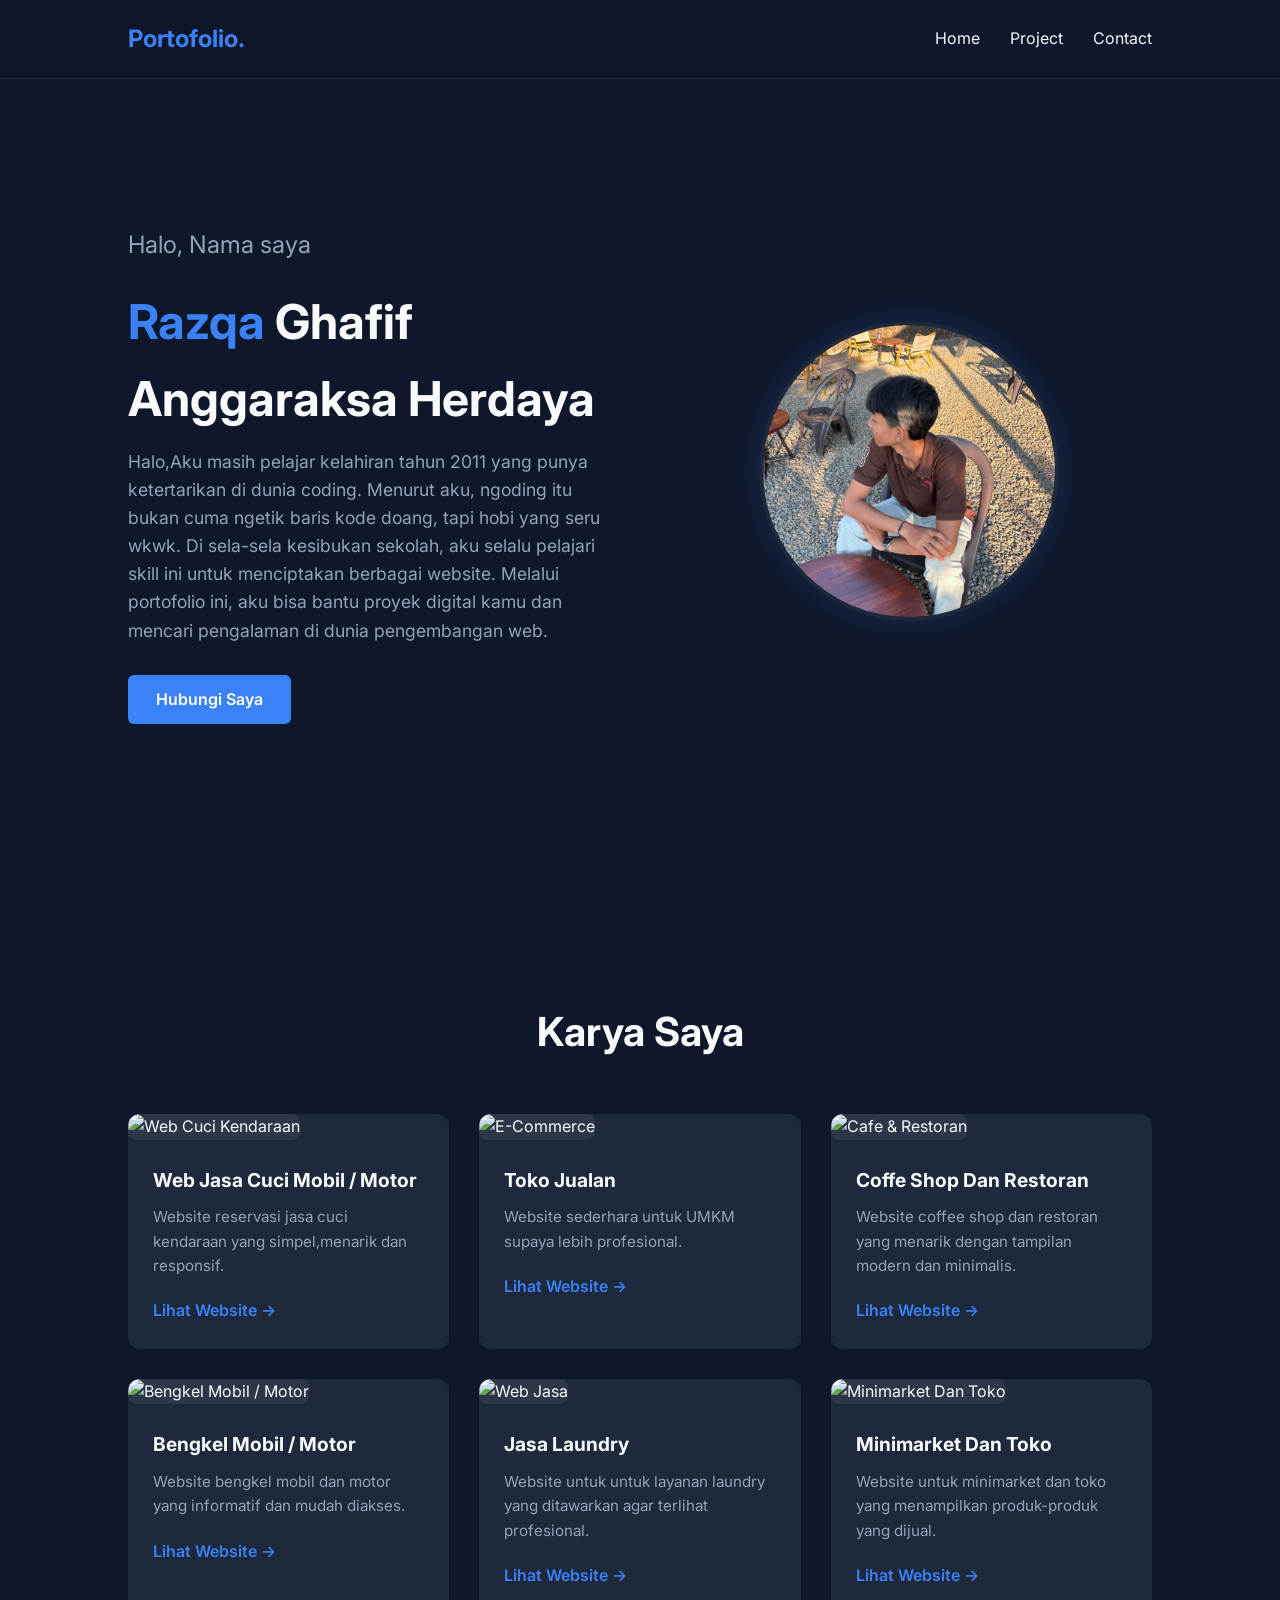
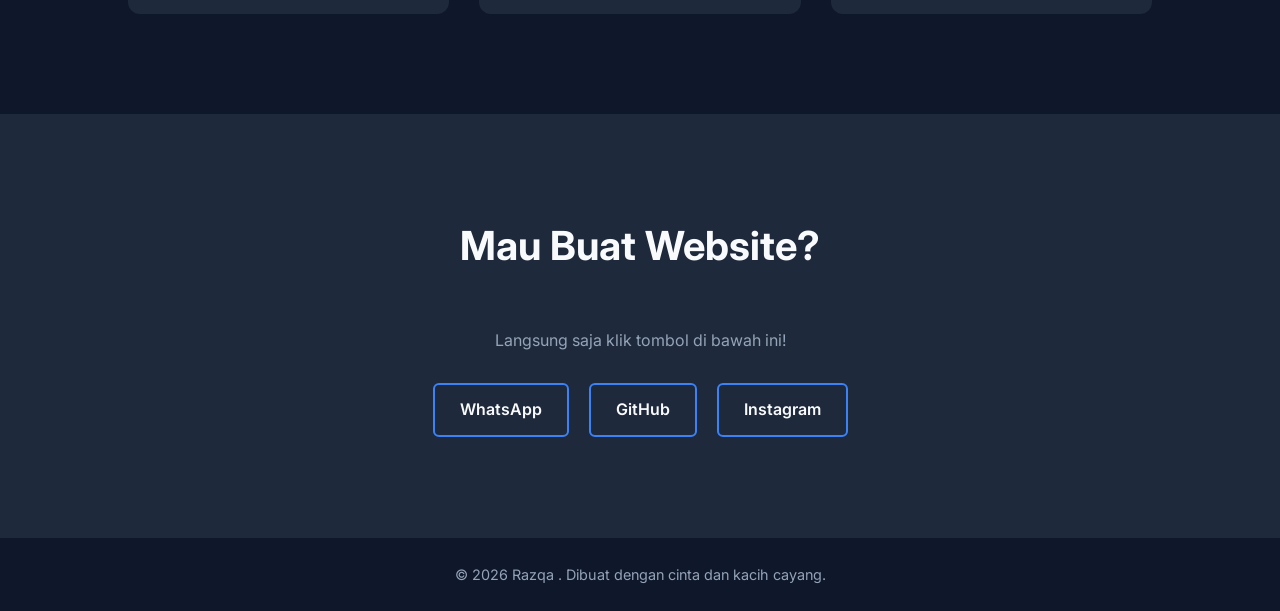
==== index.html @ 9f71bec1 "fist commit" ====
<!DOCTYPE html>
<html lang="id">

<head>
    <meta charset="UTF-8">
    <meta name="viewport" content="width=device-width, initial-scale=1.0">
    <title>Portofolio Razqa</title>
    <link href="https://fonts.googleapis.com/css2?family=Inter:wght@300;400;600;700&display=swap" rel="stylesheet">
    <link rel="stylesheet" href="style.css">
</head>

<body>

    <nav>
        <div class="logo">Portofolio.</div>
        </div>
        <ul>
            <li><a href="#about">Home</a></li>
            <li><a href="#portfolio">Project</a></li>
            <li><a href="#contact">Contact</a></li>
        </ul>
    </nav>

    <section id="about">
        <div class="about-text fade-in">
            <h3>Halo, Nama saya</h3>
            <h1><span>Razqa</span> Ghafif Anggaraksa Herdaya</h1>
            <p>Halo,Aku masih pelajar kelahiran tahun 2011 yang punya ketertarikan di dunia coding. Menurut aku,
                ngoding itu bukan cuma ngetik baris kode doang, tapi hobi yang seru wkwk. Di sela-sela kesibukan
                sekolah, aku selalu pelajari skill ini untuk menciptakan berbagai website. Melalui portofolio ini, aku
                bisa bantu proyek digital kamu dan mencari pengalaman di dunia pengembangan web.
            </p>
            <a href="#contact" class="btn">Hubungi Saya</a>
        </div>
        <div class="about-img fade-in">
            <img src="kece.jpeg" alt="Foto Profil">
        </div>
    </section>

    <section id="portfolio">
        <h2 class="section-title fade-in">Karya Saya</h2>
        <div class="portfolio-grid">

            <div class="card fade-in">
                <img src="https://images.unsplash.com/photo-1607860108855-64acf2078ed9?w=600&auto=format&fit=crop&q=80"
                    alt="Web Cuci Kendaraan" class="card-img">
                <div class="card-content">
                    <h3>Web Jasa Cuci Mobil / Motor</h3>
                    <p>Website reservasi jasa cuci kendaraan yang simpel,menarik dan responsif.</p>
                    <a href="cuci.html" class="card-link">Lihat Website &rarr;</a>
                </div>
            </div>

            <div class="card fade-in">
                <img src="https://images.unsplash.com/photo-1513519245088-0e12902e5a38?w=800" alt="E-Commerce"
                    class="card-img">
                <div class="card-content">
                    <h3>Toko Jualan</h3>
                    <p>Website sederhara untuk UMKM supaya lebih profesional.</p>
                    <a href="toko.html" class="card-link">Lihat Website &rarr;</a>
                </div>
            </div>

            <div class="card fade-in">
                <img src="https://images.unsplash.com/photo-1509042239860-f550ce710b93?w=600&auto=format&fit=crop&q=80" alt="Cafe & Restoran"
                    class="card-img">
                <div class="card-content">
                    <h3>Coffe Shop Dan Restoran</h3>
                    <p>Website coffee shop dan restoran yang menarik dengan tampilan modern dan minimalis.</p>
                    <a href="cafe.html" class="card-link">Lihat Website &rarr;</a>
                </div>
            </div>

            <div class="card fade-in">
                <img src="https://images.unsplash.com/photo-1517524206127-48bbd363f3d7?w=600&auto=format&fit=crop&q=80"
                    alt="Bengkel Mobil / Motor" class="card-img">
                <div class="card-content">
                    <h3>Bengkel Mobil / Motor</h3>
                    <p>Website bengkel mobil dan motor yang informatif dan mudah diakses.</p>
                    <a href="bengkel.html" class="card-link">Lihat Website &rarr;</a>
                </div>
            </div>

            <div class="card fade-in">
                <img src="https://images.unsplash.com/photo-1626806787461-102c1bfaaea1?w=800" alt="Web Jasa"
                    class="card-img">
                <div class="card-content">
                    <h3>Jasa Laundry</h3>
                    <p>Website untuk untuk layanan laundry yang ditawarkan agar terlihat profesional.</p>
                    <a href="jasa.html" class="card-link">Lihat Website &rarr;</a>
                </div>
            </div>

            <div class="card fade-in">
                <img src="https://images.unsplash.com/photo-1604719312566-8912e9227c6a?w=600&auto=format&fit=crop&q=80"
                    alt="Minimarket Dan Toko" class="card-img">
                <div class="card-content">
                    <h3>Minimarket Dan Toko</h3>
                    <p>Website untuk minimarket dan toko yang menampilkan produk-produk yang dijual.</p>
                    <a href="mini.html" class="card-link">Lihat Website &rarr;</a>
                </div>
            </div>

        </div>
    </section>

    <section id="contact" class="fade-in">
        <h2 class="section-title">Mau Buat Website?</h2>
        <p>Langsung saja klik tombol di bawah ini!</p>
        <div class="contact-info">
            <a href="https://wa.me/6281234567890?text=Halo%20Razqa,%20saya%20tertarik%20dengan%20jasa%20pembuatan%20website.%20Boleh%20diskusi%20lebih%20lanjut?" target="_blank">WhatsApp</a>
            <a href="https://github.com/Rojak22" target="_blank">GitHub</a>
            <a href="https://www.instagram.com/interclude1" target="_blank">Instagram</a>
        </div>
    </section>

    <footer>
        <p>&copy; 2026 Razqa . Dibuat dengan cinta dan kacih cayang.</p>
    </footer>

    <script src="script.js"></script>
</body>

</html>
---- style.css ----
/* --- COLOR PALETTE & VARIABLES --- */
:root {
    --bg-color: #0F172A;
    --card-color: #1E293B;
    --primary-color: #3B82F6;
    --text-color: #F8FAFC;
    --secondary-color: #94A3B8;
}

/* --- GLOBAL STYLES --- */
* {
    margin: 0;
    padding: 0;
    box-sizing: border-box;
    font-family: 'Inter', sans-serif;
    scroll-behavior: smooth;
}

body {
    background-color: var(--bg-color);
    color: var(--text-color);
    line-height: 1.6;
}

a {
    text-decoration: none;
    color: var(--text-color);
    transition: color 0.3s;
}

img {
    max-width: 100%;
    height: auto;
    border-radius: 8px;
}

/* --- NAVBAR --- */
nav {
    position: fixed;
    top: 0;
    width: 100%;
    background-color: rgba(15, 23, 42, 0.9);
    backdrop-filter: blur(10px);
    padding: 20px 10%;
    display: flex;
    justify-content: space-between;
    align-items: center;
    z-index: 1000;
    border-bottom: 1px solid var(--card-color);
}

nav .logo {
    font-size: 1.5rem;
    font-weight: 700;
    color: var(--primary-color);
}

nav ul {
    list-style: none;
    display: flex;
    gap: 30px;
}

nav ul li a:hover {
    color: var(--primary-color);
}

/* --- HERO / BIODATA SECTION --- */
#about {
    min-height: 100vh;
    display: flex;
    align-items: center;
    justify-content: center;
    padding: 100px 10% 50px;
    gap: 50px;
}

.about-text {
    flex: 1;
}

.about-text h1 {
    font-size: 3rem;
    margin-bottom: 10px;
}

.about-text h1 span {
    color: var(--primary-color);
}

.about-text h3 {
    font-size: 1.5rem;
    color: var(--secondary-color);
    margin-bottom: 20px;
    font-weight: 400;
}

.about-text p {
    color: var(--secondary-color);
    margin-bottom: 30px;
    font-size: 1.1rem;
}

.btn {
    background-color: var(--primary-color);
    color: #fff;
    padding: 12px 28px;
    border-radius: 6px;
    font-weight: 600;
    transition: all 0.3s ease;
    display: inline-block;
}

.btn:hover {
    background-color: #2563EB;
    transform: translateY(-3px);
    box-shadow: 0 10px 20px rgba(59, 130, 246, 0.3);
}

.about-img {
    flex: 1;
    text-align: center;
}

.about-img img {
    width: 300px;
    height: 300px;
    object-fit: cover;
    border-radius: 50%;
    border: 4px solid var(--card-color);
    box-shadow: 0 0 30px rgba(59, 130, 246, 0.2);
    transition: transform 0.5s ease;
}

.about-img img:hover {
    transform: scale(1.05);
}

/* --- PORTFOLIO SECTION --- */
#portfolio {
    padding: 100px 10%;
}

.section-title {
    text-align: center;
    font-size: 2.5rem;
    margin-bottom: 50px;
}

.portfolio-grid {
    display: grid;
    grid-template-columns: repeat(auto-fit, minmax(300px, 1fr));
    gap: 30px;
}

.card {
    background-color: var(--card-color);
    border-radius: 12px;
    overflow: hidden;
    transition: all 0.4s ease;
    cursor: pointer;
}

.card:hover {
    transform: translateY(-10px);
    box-shadow: 0 15px 30px rgba(0, 0, 0, 0.5);
}

.card-img {
    width: 100%;
    height: 200px;
    background-color: #2D3748;
    object-fit: cover;
}

.card-content {
    padding: 25px;
}

.card-content h3 {
    margin-bottom: 10px;
    font-size: 1.2rem;
}

.card-content p {
    color: var(--secondary-color);
    font-size: 0.95rem;
    margin-bottom: 20px;
}

.card-link {
    color: var(--primary-color);
    font-weight: 600;
    display: flex;
    align-items: center;
    gap: 5px;
}

.card-link:hover {
    color: #fff;
}

/* --- CONTACT SECTION --- */
#contact {
    padding: 100px 10%;
    text-align: center;
    background-color: var(--card-color);
}

#contact p {
    color: var(--secondary-color);
    max-width: 600px;
    margin: 0 auto 30px;
}

.contact-info {
    display: flex;
    justify-content: center;
    gap: 20px;
}

.contact-info a {
    padding: 12px 25px;
    border: 2px solid var(--primary-color);
    border-radius: 6px;
    font-weight: 600;
    transition: all 0.3s ease;
}

.contact-info a:hover {
    background-color: var(--primary-color);
}

/* --- FOOTER --- */
footer {
    text-align: center;
    padding: 25px;
    background-color: var(--bg-color);
    color: var(--secondary-color);
    font-size: 0.9rem;
    border-top: 1px solid var(--card-color);
}

/* --- ANIMATIONS (JS classes) --- */
.fade-in {
    opacity: 0;
    transform: translateY(30px);
    transition: opacity 0.8s ease, transform 0.8s ease;
}

.fade-in.appear {
    opacity: 1;
    transform: translateY(0);
}

/* --- RESPONSIVE --- */
@media (max-width: 768px) {
    #about {
        flex-direction: column-reverse;
        text-align: center;
        padding-top: 120px;
    }
    nav ul {
        display: none;
    }
}
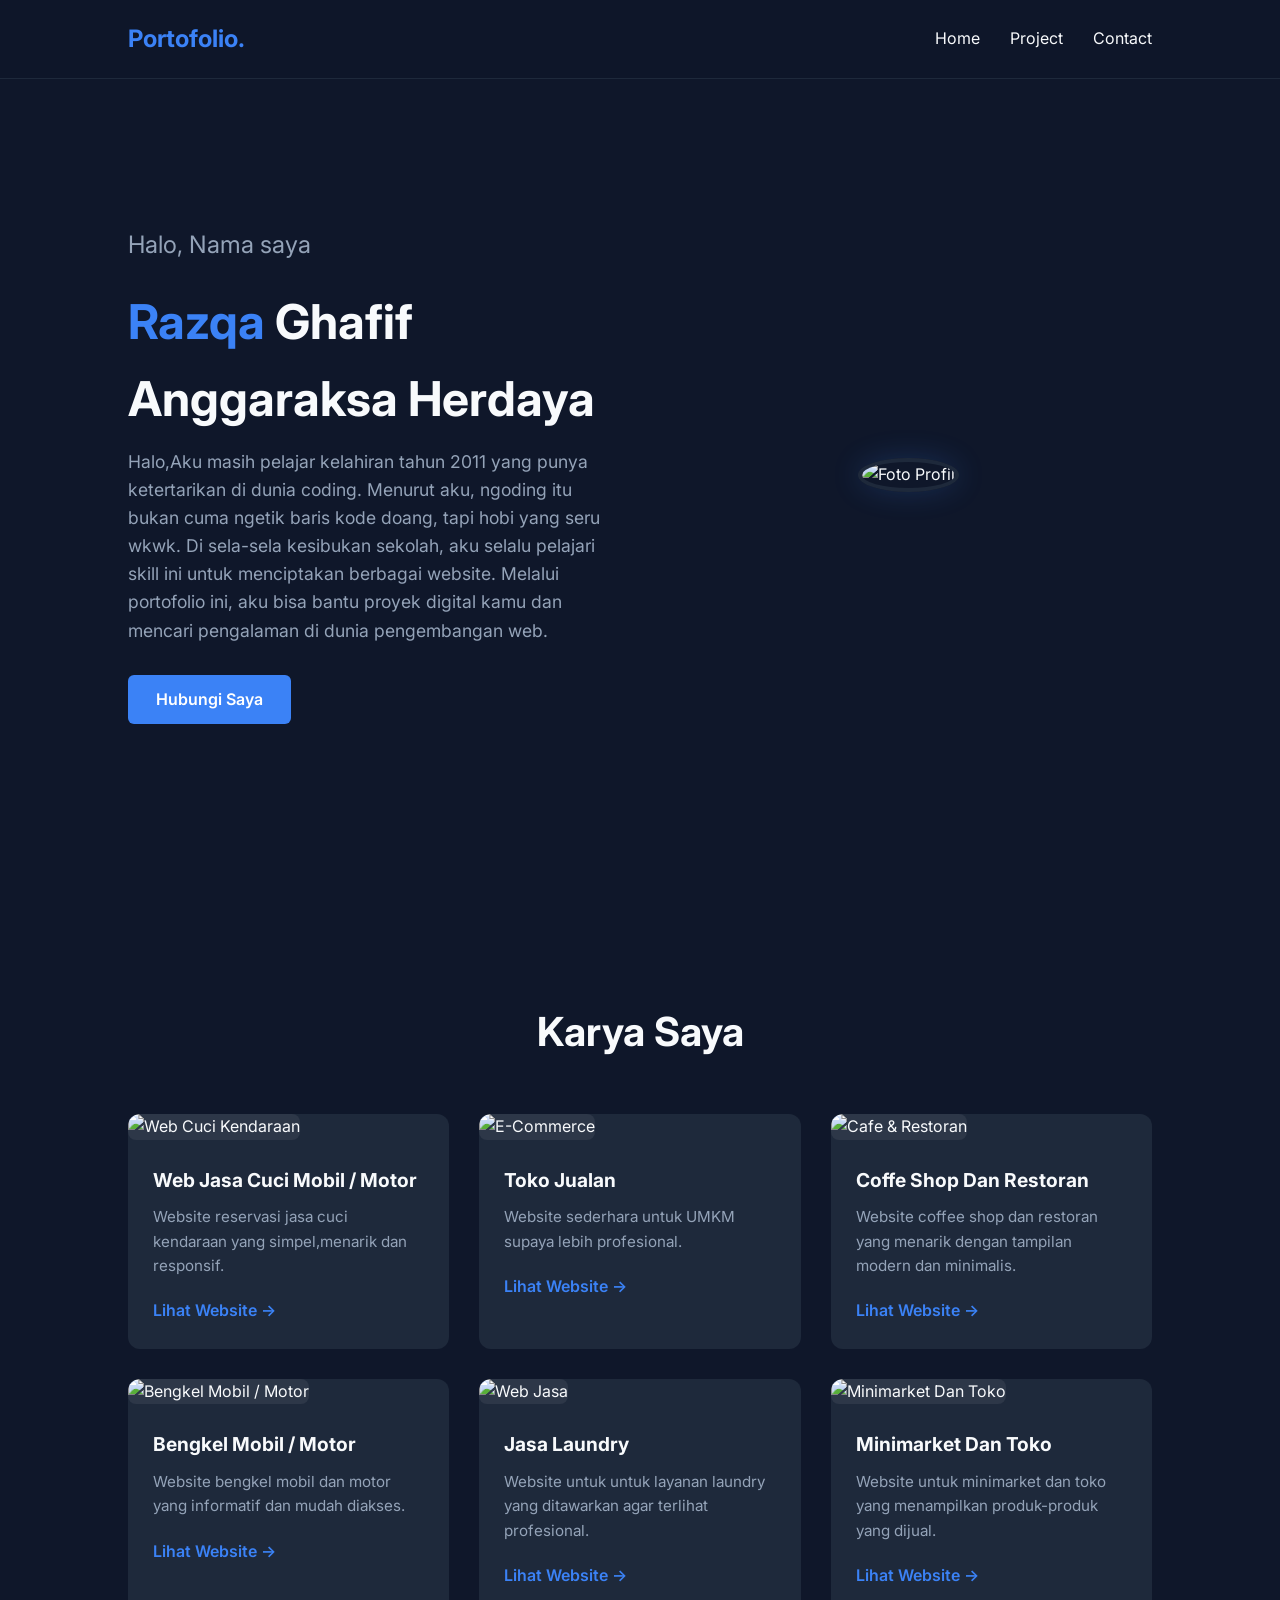
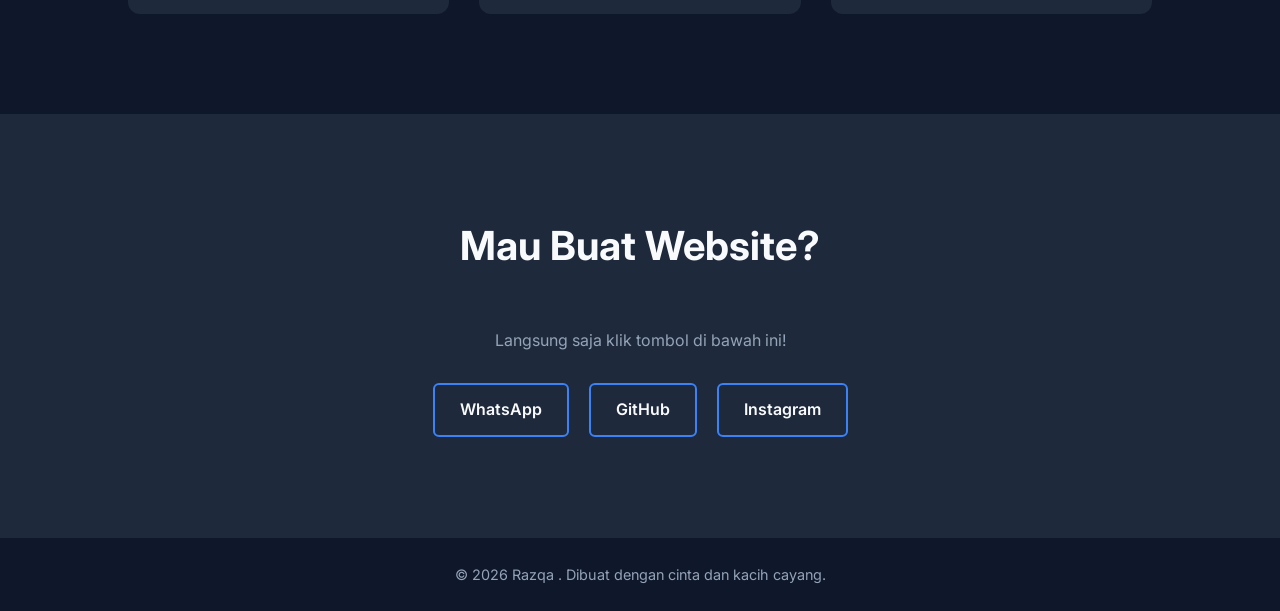
==== commit a2c21b29: "Add files via upload" ====
--- a/index.html
+++ b/index.html
@@ -1,124 +1,125 @@
-<!DOCTYPE html>
-<html lang="id">
-
-<head>
-    <meta charset="UTF-8">
-    <meta name="viewport" content="width=device-width, initial-scale=1.0">
-    <title>Portofolio Razqa</title>
-    <link href="https://fonts.googleapis.com/css2?family=Inter:wght@300;400;600;700&display=swap" rel="stylesheet">
-    <link rel="stylesheet" href="style.css">
-</head>
-
-<body>
-
-    <nav>
-        <div class="logo">Portofolio.</div>
-        </div>
-        <ul>
-            <li><a href="#about">Home</a></li>
-            <li><a href="#portfolio">Project</a></li>
-            <li><a href="#contact">Contact</a></li>
-        </ul>
-    </nav>
-
-    <section id="about">
-        <div class="about-text fade-in">
-            <h3>Halo, Nama saya</h3>
-            <h1><span>Razqa</span> Ghafif Anggaraksa Herdaya</h1>
-            <p>Halo,Aku masih pelajar kelahiran tahun 2011 yang punya ketertarikan di dunia coding. Menurut aku,
-                ngoding itu bukan cuma ngetik baris kode doang, tapi hobi yang seru wkwk. Di sela-sela kesibukan
-                sekolah, aku selalu pelajari skill ini untuk menciptakan berbagai website. Melalui portofolio ini, aku
-                bisa bantu proyek digital kamu dan mencari pengalaman di dunia pengembangan web.
-            </p>
-            <a href="#contact" class="btn">Hubungi Saya</a>
-        </div>
-        <div class="about-img fade-in">
-            <img src="kece.jpeg" alt="Foto Profil">
-        </div>
-    </section>
-
-    <section id="portfolio">
-        <h2 class="section-title fade-in">Karya Saya</h2>
-        <div class="portfolio-grid">
-
-            <div class="card fade-in">
-                <img src="https://images.unsplash.com/photo-1607860108855-64acf2078ed9?w=600&auto=format&fit=crop&q=80"
-                    alt="Web Cuci Kendaraan" class="card-img">
-                <div class="card-content">
-                    <h3>Web Jasa Cuci Mobil / Motor</h3>
-                    <p>Website reservasi jasa cuci kendaraan yang simpel,menarik dan responsif.</p>
-                    <a href="cuci.html" class="card-link">Lihat Website &rarr;</a>
-                </div>
-            </div>
-
-            <div class="card fade-in">
-                <img src="https://images.unsplash.com/photo-1513519245088-0e12902e5a38?w=800" alt="E-Commerce"
-                    class="card-img">
-                <div class="card-content">
-                    <h3>Toko Jualan</h3>
-                    <p>Website sederhara untuk UMKM supaya lebih profesional.</p>
-                    <a href="toko.html" class="card-link">Lihat Website &rarr;</a>
-                </div>
-            </div>
-
-            <div class="card fade-in">
-                <img src="https://images.unsplash.com/photo-1509042239860-f550ce710b93?w=600&auto=format&fit=crop&q=80" alt="Cafe & Restoran"
-                    class="card-img">
-                <div class="card-content">
-                    <h3>Coffe Shop Dan Restoran</h3>
-                    <p>Website coffee shop dan restoran yang menarik dengan tampilan modern dan minimalis.</p>
-                    <a href="cafe.html" class="card-link">Lihat Website &rarr;</a>
-                </div>
-            </div>
-
-            <div class="card fade-in">
-                <img src="https://images.unsplash.com/photo-1517524206127-48bbd363f3d7?w=600&auto=format&fit=crop&q=80"
-                    alt="Bengkel Mobil / Motor" class="card-img">
-                <div class="card-content">
-                    <h3>Bengkel Mobil / Motor</h3>
-                    <p>Website bengkel mobil dan motor yang informatif dan mudah diakses.</p>
-                    <a href="bengkel.html" class="card-link">Lihat Website &rarr;</a>
-                </div>
-            </div>
-
-            <div class="card fade-in">
-                <img src="https://images.unsplash.com/photo-1626806787461-102c1bfaaea1?w=800" alt="Web Jasa"
-                    class="card-img">
-                <div class="card-content">
-                    <h3>Jasa Laundry</h3>
-                    <p>Website untuk untuk layanan laundry yang ditawarkan agar terlihat profesional.</p>
-                    <a href="jasa.html" class="card-link">Lihat Website &rarr;</a>
-                </div>
-            </div>
-
-            <div class="card fade-in">
-                <img src="https://images.unsplash.com/photo-1604719312566-8912e9227c6a?w=600&auto=format&fit=crop&q=80"
-                    alt="Minimarket Dan Toko" class="card-img">
-                <div class="card-content">
-                    <h3>Minimarket Dan Toko</h3>
-                    <p>Website untuk minimarket dan toko yang menampilkan produk-produk yang dijual.</p>
-                    <a href="mini.html" class="card-link">Lihat Website &rarr;</a>
-                </div>
-            </div>
-
-        </div>
-    </section>
-
-    <section id="contact" class="fade-in">
-        <h2 class="section-title">Mau Buat Website?</h2>
-        <p>Langsung saja klik tombol di bawah ini!</p>
-        <div class="contact-info">
-            <a href="https://wa.me/6281234567890?text=Halo%20Razqa,%20saya%20tertarik%20dengan%20jasa%20pembuatan%20website.%20Boleh%20diskusi%20lebih%20lanjut?" target="_blank">WhatsApp</a>
-            <a href="https://github.com/Rojak22" target="_blank">GitHub</a>
-            <a href="https://www.instagram.com/interclude1" target="_blank">Instagram</a>
-        </div>
-    </section>
-
-    <footer>
-        <p>&copy; 2026 Razqa . Dibuat dengan cinta dan kacih cayang.</p>
-    </footer>
-
-    <script src="script.js"></script>
-</body>
-
+<!DOCTYPE html>
+<html lang="id">
+
+<head>
+    <meta charset="UTF-8">
+    <meta name="viewport" content="width=device-width, initial-scale=1.0">
+    <title>Portofolio Razqa</title>
+    <link href="https://fonts.googleapis.com/css2?family=Inter:wght@300;400;600;700&display=swap" rel="stylesheet">
+    <link rel="stylesheet" href="style.css">
+</head>
+
+<body>
+
+    <nav>
+        <div class="logo">Portofolio.</div>
+        </div>
+        <ul>
+            <li><a href="#about">Home</a></li>
+            <li><a href="#portfolio">Project</a></li>
+            <li><a href="#contact">Contact</a></li>
+        </ul>
+    </nav>
+
+    <section id="about">
+        <div class="about-text fade-in">
+            <h3>Halo, Nama saya</h3>
+            <h1><span>Razqa</span> Ghafif Anggaraksa Herdaya</h1>
+            <p>Halo,Aku masih pelajar kelahiran tahun 2011 yang punya ketertarikan di dunia coding. Menurut aku,
+                ngoding itu bukan cuma ngetik baris kode doang, tapi hobi yang seru wkwk. Di sela-sela kesibukan
+                sekolah, aku selalu pelajari skill ini untuk menciptakan berbagai website. Melalui portofolio ini, aku
+                bisa bantu proyek digital kamu dan mencari pengalaman di dunia pengembangan web.
+            </p>
+            <a href="#contact" class="btn">Hubungi Saya</a>
+        </div>
+        <div class="about-img fade-in">
+            <img src="mantap.jpeg" alt="Foto Profil">
+        </div>
+    </section>
+
+    <section id="portfolio">
+        <h2 class="section-title fade-in">Karya Saya</h2>
+        <div class="portfolio-grid">
+
+            <div class="card fade-in">
+                <img src="https://images.unsplash.com/photo-1607860108855-64acf2078ed9?w=600&auto=format&fit=crop&q=80"
+                    alt="Web Cuci Kendaraan" class="card-img">
+                <div class="card-content">
+                    <h3>Web Jasa Cuci Mobil / Motor</h3>
+                    <p>Website reservasi jasa cuci kendaraan yang simpel,menarik dan responsif.</p>
+                    <a href="cuci.html" class="card-link">Lihat Website &rarr;</a>
+                </div>
+            </div>
+
+            <div class="card fade-in">
+                <img src="https://images.unsplash.com/photo-1513519245088-0e12902e5a38?w=800" alt="E-Commerce"
+                    class="card-img">
+                <div class="card-content">
+                    <h3>Toko Jualan</h3>
+                    <p>Website sederhara untuk UMKM supaya lebih profesional.</p>
+                    <a href="toko.html" class="card-link">Lihat Website &rarr;</a>
+                </div>
+            </div>
+
+            <div class="card fade-in">
+                <img src="https://images.unsplash.com/photo-1509042239860-f550ce710b93?w=600&auto=format&fit=crop&q=80"
+                    alt="Cafe & Restoran" class="card-img">
+                <div class="card-content">
+                    <h3>Coffe Shop Dan Restoran</h3>
+                    <p>Website coffee shop dan restoran yang menarik dengan tampilan modern dan minimalis.</p>
+                    <a href="cafe.html" class="card-link">Lihat Website &rarr;</a>
+                </div>
+            </div>
+
+            <div class="card fade-in">
+                <img src="https://images.unsplash.com/photo-1517524206127-48bbd363f3d7?w=600&auto=format&fit=crop&q=80"
+                    alt="Bengkel Mobil / Motor" class="card-img">
+                <div class="card-content">
+                    <h3>Bengkel Mobil / Motor</h3>
+                    <p>Website bengkel mobil dan motor yang informatif dan mudah diakses.</p>
+                    <a href="bengkel.html" class="card-link">Lihat Website &rarr;</a>
+                </div>
+            </div>
+
+            <div class="card fade-in">
+                <img src="https://images.unsplash.com/photo-1626806787461-102c1bfaaea1?w=800" alt="Web Jasa"
+                    class="card-img">
+                <div class="card-content">
+                    <h3>Jasa Laundry</h3>
+                    <p>Website untuk untuk layanan laundry yang ditawarkan agar terlihat profesional.</p>
+                    <a href="jasa.html" class="card-link">Lihat Website &rarr;</a>
+                </div>
+            </div>
+
+            <div class="card fade-in">
+                <img src="https://images.unsplash.com/photo-1604719312566-8912e9227c6a?w=600&auto=format&fit=crop&q=80"
+                    alt="Minimarket Dan Toko" class="card-img">
+                <div class="card-content">
+                    <h3>Minimarket Dan Toko</h3>
+                    <p>Website untuk minimarket dan toko yang menampilkan produk-produk yang dijual.</p>
+                    <a href="mini.html" class="card-link">Lihat Website &rarr;</a>
+                </div>
+            </div>
+
+        </div>
+    </section>
+
+    <section id="contact" class="fade-in">
+        <h2 class="section-title">Mau Buat Website?</h2>
+        <p>Langsung saja klik tombol di bawah ini!</p>
+        <div class="contact-info">
+            <a href="https://wa.me/6281234567890?text=Halo%20Razqa,%20saya%20tertarik%20dengan%20jasa%20pembuatan%20website.%20Boleh%20diskusi%20lebih%20lanjut?"
+                target="_blank">WhatsApp</a>
+            <a href="https://github.com/Rojak22" target="_blank">GitHub</a>
+            <a href="https://www.instagram.com/interclude1" target="_blank">Instagram</a>
+        </div>
+    </section>
+
+    <footer>
+        <p>&copy; 2026 Razqa . Dibuat dengan cinta dan kacih cayang.</p>
+    </footer>
+
+    <script src="script.js"></script>
+</body>
+
 </html>
